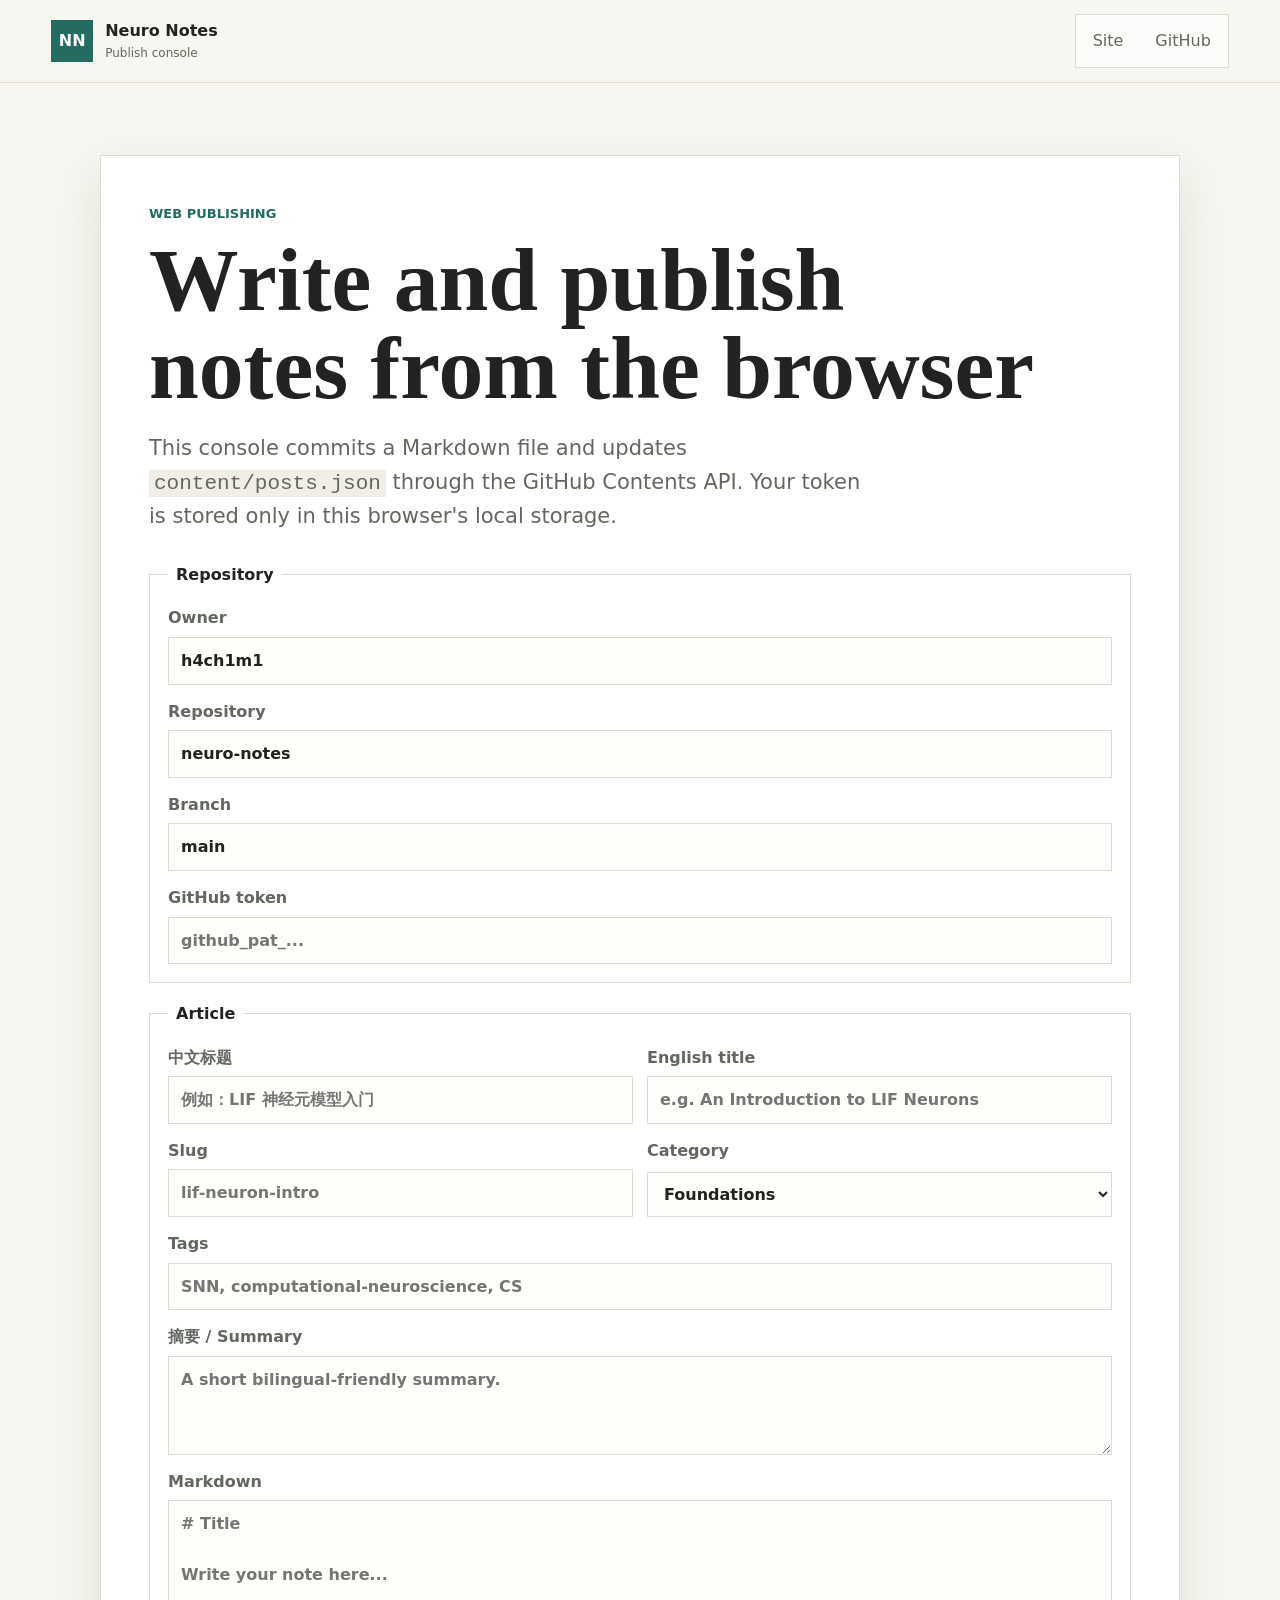
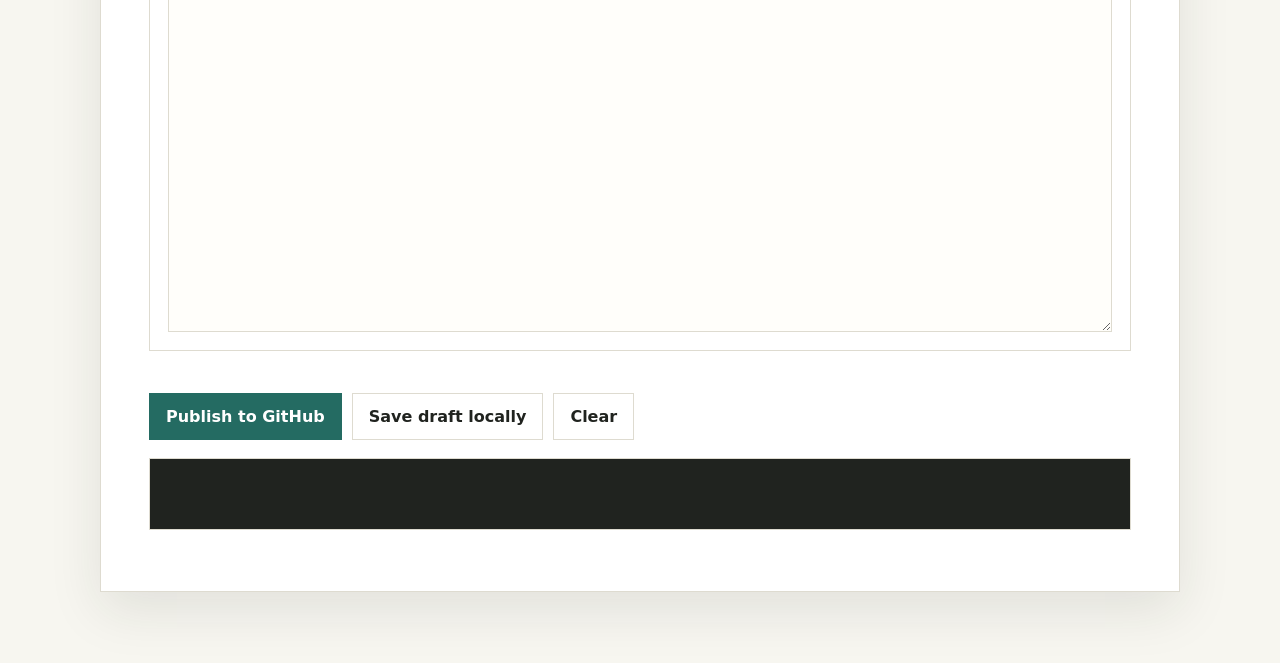
==== admin.html @ b91e6edd "Initial Neuro Notes GitHub Pages site" ====
<!doctype html>
<html lang="zh-CN">
  <head>
    <meta charset="utf-8" />
    <meta name="viewport" content="width=device-width, initial-scale=1" />
    <meta name="robots" content="noindex" />
    <title>Publish | Neuro Notes</title>
    <link rel="stylesheet" href="assets/styles.css" />
  </head>
  <body>
    <header class="site-header">
      <a class="brand" href="index.html">
        <span class="brand-mark">NN</span>
        <span>
          <strong>Neuro Notes</strong>
          <small>Publish console</small>
        </span>
      </a>
      <nav class="main-nav" aria-label="Primary">
        <a href="index.html">Site</a>
        <a href="https://github.com/h4ch1m1" target="_blank" rel="noreferrer">GitHub</a>
      </nav>
    </header>

    <main class="admin-shell">
      <section class="admin-panel">
        <div>
          <p class="eyebrow">Web publishing</p>
          <h1>Write and publish notes from the browser</h1>
          <p class="lede">This console commits a Markdown file and updates <code>content/posts.json</code> through the GitHub Contents API. Your token is stored only in this browser's local storage.</p>
        </div>

        <form id="publishForm" class="publish-form">
          <fieldset>
            <legend>Repository</legend>
            <label>
              Owner
              <input name="owner" value="h4ch1m1" autocomplete="username" required />
            </label>
            <label>
              Repository
              <input name="repo" value="neuro-notes" required />
            </label>
            <label>
              Branch
              <input name="branch" value="main" required />
            </label>
            <label>
              GitHub token
              <input name="token" type="password" placeholder="github_pat_..." autocomplete="off" required />
            </label>
          </fieldset>

          <fieldset>
            <legend>Article</legend>
            <div class="form-grid">
              <label>
                中文标题
                <input name="titleZh" placeholder="例如：LIF 神经元模型入门" required />
              </label>
              <label>
                English title
                <input name="titleEn" placeholder="e.g. An Introduction to LIF Neurons" />
              </label>
              <label>
                Slug
                <input name="slug" placeholder="lif-neuron-intro" required />
              </label>
              <label>
                Category
                <select name="category" required>
                  <option value="foundations">Foundations</option>
                  <option value="models">Models</option>
                  <option value="papers">Papers</option>
                  <option value="experiments">Experiments</option>
                  <option value="ideas">Ideas</option>
                </select>
              </label>
            </div>
            <label>
              Tags
              <input name="tags" placeholder="SNN, computational-neuroscience, CS" />
            </label>
            <label>
              摘要 / Summary
              <textarea name="summary" rows="3" placeholder="A short bilingual-friendly summary." required></textarea>
            </label>
            <label>
              Markdown
              <textarea name="body" rows="16" placeholder="# Title&#10;&#10;Write your note here..." required></textarea>
            </label>
          </fieldset>

          <div class="form-actions">
            <button type="submit">Publish to GitHub</button>
            <button type="button" id="saveDraft">Save draft locally</button>
            <button type="button" id="clearDraft">Clear</button>
          </div>
        </form>
        <pre id="publishLog" class="publish-log" aria-live="polite"></pre>
      </section>
    </main>

    <script src="assets/admin.js" defer></script>
  </body>
</html>
---- assets/styles.css ----
:root {
  color-scheme: light;
  --bg: #f7f6f0;
  --panel: #ffffff;
  --text: #20231f;
  --muted: #62685f;
  --line: #dedbd0;
  --accent: #246b62;
  --accent-strong: #16483f;
  --gold: #b98225;
  --blue: #315f96;
  --rose: #a94f57;
  --shadow: 0 18px 50px rgba(32, 35, 31, 0.1);
}

* {
  box-sizing: border-box;
}

html {
  scroll-behavior: smooth;
}

body {
  margin: 0;
  min-height: 100vh;
  background: var(--bg);
  color: var(--text);
  font-family: Inter, ui-sans-serif, system-ui, -apple-system, BlinkMacSystemFont, "Segoe UI", sans-serif;
  line-height: 1.6;
}

a {
  color: inherit;
  text-decoration: none;
}

button,
input,
textarea,
select {
  font: inherit;
}

.site-header {
  position: sticky;
  top: 0;
  z-index: 20;
  display: flex;
  align-items: center;
  justify-content: space-between;
  gap: 18px;
  padding: 14px clamp(18px, 4vw, 52px);
  border-bottom: 1px solid rgba(222, 219, 208, 0.9);
  background: rgba(247, 246, 240, 0.92);
  backdrop-filter: blur(16px);
}

.brand {
  display: inline-flex;
  align-items: center;
  gap: 12px;
  min-width: 220px;
}

.brand-mark {
  display: grid;
  width: 42px;
  height: 42px;
  place-items: center;
  border: 1px solid var(--accent);
  background: var(--accent);
  color: white;
  font-weight: 800;
}

.brand strong,
.brand small {
  display: block;
}

.brand small {
  color: var(--muted);
  font-size: 12px;
}

.main-nav {
  display: flex;
  align-items: center;
  gap: 6px;
  padding: 4px;
  border: 1px solid var(--line);
  background: rgba(255, 255, 255, 0.62);
}

.main-nav a,
.lang-toggle,
.form-actions button,
.filter-button {
  min-height: 38px;
  border: 1px solid transparent;
  background: transparent;
  color: var(--text);
  cursor: pointer;
}

.main-nav a {
  padding: 8px 12px;
  color: var(--muted);
}

.main-nav a:hover,
.main-nav a:focus-visible,
.lang-toggle:hover,
.filter-button.active,
.filter-button:hover {
  border-color: var(--line);
  background: var(--panel);
  color: var(--text);
}

.lang-toggle {
  min-width: 46px;
  padding: 8px 10px;
  border-color: var(--line);
  background: var(--panel);
}

#app {
  min-height: calc(100vh - 150px);
}

.hero {
  display: grid;
  grid-template-columns: minmax(0, 1.15fr) minmax(300px, 0.85fr);
  gap: clamp(26px, 5vw, 68px);
  align-items: end;
  padding: clamp(56px, 9vw, 112px) clamp(18px, 6vw, 86px) 40px;
}

.eyebrow {
  margin: 0 0 12px;
  color: var(--accent);
  font-size: 13px;
  font-weight: 800;
  letter-spacing: 0;
  text-transform: uppercase;
}

h1,
h2,
h3,
p {
  margin-top: 0;
}

h1 {
  max-width: 900px;
  margin-bottom: 20px;
  font-family: Georgia, "Times New Roman", serif;
  font-size: clamp(42px, 7vw, 92px);
  line-height: 0.98;
  letter-spacing: 0;
}

.lede {
  max-width: 720px;
  color: var(--muted);
  font-size: clamp(17px, 2vw, 21px);
}

.hero-actions,
.form-actions {
  display: flex;
  flex-wrap: wrap;
  gap: 10px;
  margin-top: 24px;
}

.primary-link,
.secondary-link,
.form-actions button {
  display: inline-flex;
  align-items: center;
  justify-content: center;
  min-height: 42px;
  padding: 10px 16px;
  border: 1px solid var(--accent);
  background: var(--accent);
  color: white;
  font-weight: 750;
}

.secondary-link,
.form-actions button:nth-child(n + 2) {
  border-color: var(--line);
  background: var(--panel);
  color: var(--text);
}

.hero-aside {
  display: grid;
  gap: 14px;
}

.signal-list,
.map-route {
  display: grid;
  gap: 10px;
  margin: 0;
  padding: 0;
  list-style: none;
}

.signal-list li,
.map-route li {
  display: grid;
  grid-template-columns: 38px 1fr;
  gap: 12px;
  align-items: start;
  padding: 14px;
  border-left: 3px solid var(--accent);
  background: rgba(255, 255, 255, 0.62);
}

.signal-index {
  color: var(--gold);
  font-weight: 900;
}

.section {
  padding: 34px clamp(18px, 6vw, 86px);
}

.section-heading {
  display: flex;
  align-items: end;
  justify-content: space-between;
  gap: 24px;
  margin-bottom: 20px;
}

.section-heading h2 {
  margin-bottom: 0;
  font-size: clamp(25px, 4vw, 44px);
}

.section-heading p {
  max-width: 600px;
  margin-bottom: 0;
  color: var(--muted);
}

.category-grid,
.post-grid,
.map-grid {
  display: grid;
  grid-template-columns: repeat(3, minmax(0, 1fr));
  gap: 14px;
}

.category-card,
.post-card,
.map-card,
.admin-panel {
  border: 1px solid var(--line);
  background: var(--panel);
  box-shadow: var(--shadow);
}

.category-card,
.post-card,
.map-card {
  min-height: 220px;
  padding: 22px;
}

.category-card {
  display: flex;
  flex-direction: column;
  justify-content: space-between;
}

.category-card h3,
.post-card h3,
.map-card h3 {
  margin-bottom: 10px;
  font-size: 21px;
  line-height: 1.25;
}

.category-card p,
.post-card p,
.map-card p {
  color: var(--muted);
}

.topic-list,
.tag-list {
  display: flex;
  flex-wrap: wrap;
  gap: 8px;
  margin: 14px 0 0;
  padding: 0;
  list-style: none;
}

.topic-list li,
.tag-list li,
.post-meta {
  border: 1px solid var(--line);
  padding: 4px 8px;
  background: #fbfaf6;
  color: var(--muted);
  font-size: 12px;
}

.filters {
  display: flex;
  flex-wrap: wrap;
  gap: 8px;
  margin-bottom: 18px;
}

.filter-button {
  padding: 8px 12px;
  border-color: var(--line);
}

.article-shell {
  max-width: 880px;
  margin: 0 auto;
  padding: clamp(36px, 8vw, 88px) 18px;
}

.article {
  border: 1px solid var(--line);
  background: var(--panel);
  padding: clamp(22px, 5vw, 54px);
  box-shadow: var(--shadow);
}

.article h1 {
  font-size: clamp(34px, 5vw, 58px);
}

.article h2 {
  margin-top: 34px;
}

.article code,
.admin-panel code {
  padding: 2px 5px;
  background: #f0eee5;
}

.site-footer {
  display: flex;
  flex-wrap: wrap;
  justify-content: space-between;
  gap: 14px;
  padding: 24px clamp(18px, 4vw, 52px);
  border-top: 1px solid var(--line);
  color: var(--muted);
}

.site-footer a {
  color: var(--accent-strong);
  font-weight: 800;
}

.admin-shell {
  padding: clamp(28px, 6vw, 72px) clamp(18px, 6vw, 86px);
}

.admin-panel {
  max-width: 1080px;
  margin: 0 auto;
  padding: clamp(22px, 5vw, 48px);
}

.publish-form {
  display: grid;
  gap: 18px;
  margin-top: 28px;
}

fieldset {
  display: grid;
  gap: 14px;
  margin: 0;
  padding: 18px;
  border: 1px solid var(--line);
}

legend {
  padding: 0 8px;
  font-weight: 850;
}

label {
  display: grid;
  gap: 6px;
  color: var(--muted);
  font-weight: 700;
}

input,
textarea,
select {
  width: 100%;
  border: 1px solid var(--line);
  background: #fffefa;
  color: var(--text);
  padding: 10px 12px;
}

textarea {
  resize: vertical;
}

.form-grid {
  display: grid;
  grid-template-columns: repeat(2, minmax(0, 1fr));
  gap: 14px;
}

.publish-log {
  overflow: auto;
  min-height: 72px;
  margin-top: 18px;
  padding: 14px;
  border: 1px solid var(--line);
  background: #20231f;
  color: #f7f6f0;
  white-space: pre-wrap;
}

@media (max-width: 900px) {
  .site-header,
  .hero,
  .section-heading {
    align-items: stretch;
  }

  .site-header {
    position: static;
    flex-wrap: wrap;
  }

  .main-nav {
    order: 3;
    width: 100%;
    overflow-x: auto;
  }

  .hero,
  .category-grid,
  .post-grid,
  .map-grid,
  .form-grid {
    grid-template-columns: 1fr;
  }

  .section-heading {
    display: grid;
  }
}

@media (max-width: 520px) {
  .brand {
    min-width: 0;
  }

  .brand small {
    display: none;
  }

  .main-nav a {
    white-space: nowrap;
  }

  h1 {
    font-size: 40px;
  }
}
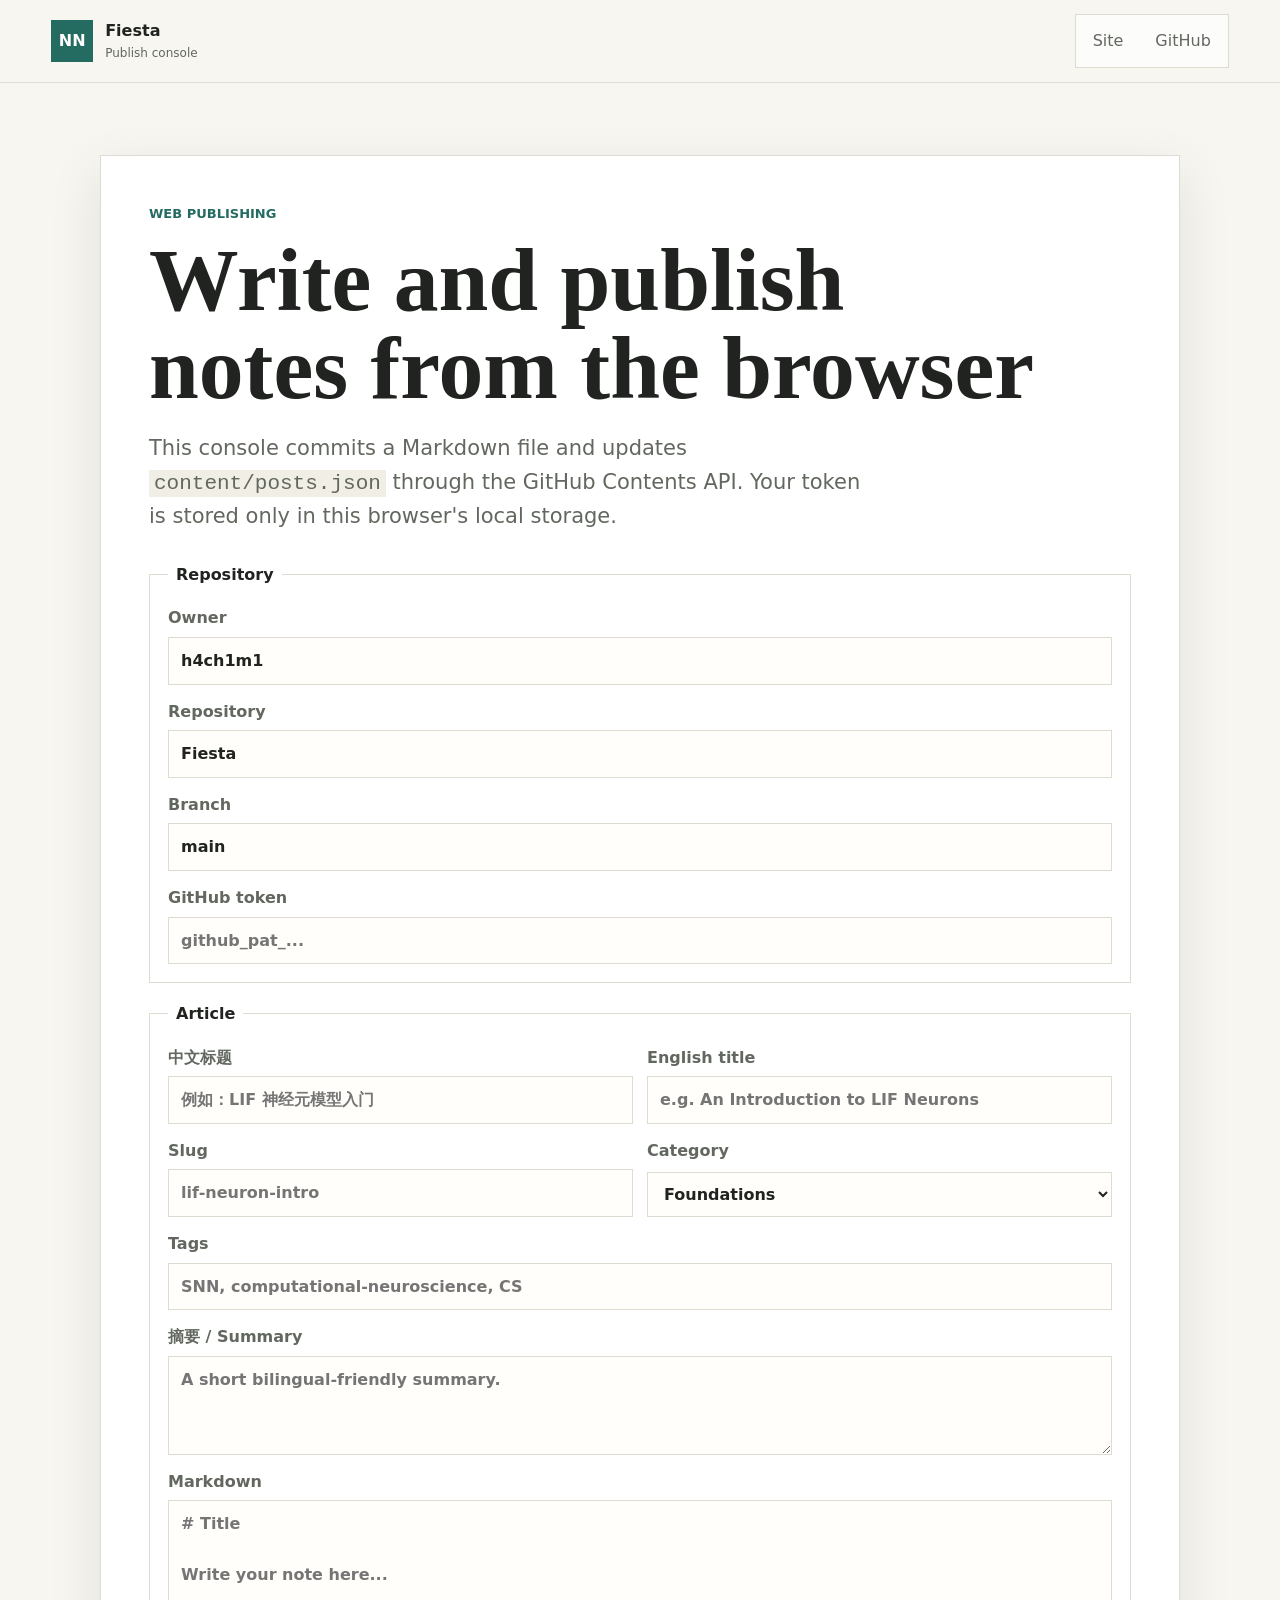
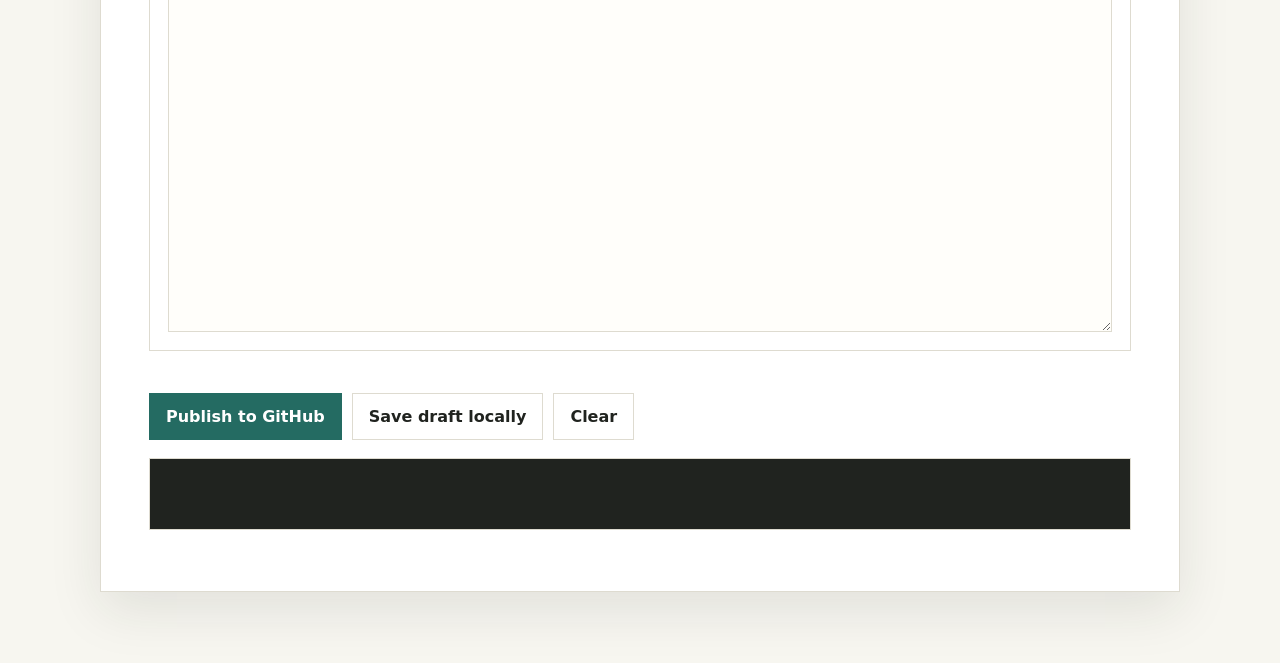
==== commit 3e78dd19: "Rename site to Fiesta" ====
--- a/admin.html
+++ b/admin.html
@@ -3,8 +3,11 @@
   <head>
     <meta charset="utf-8" />
     <meta name="viewport" content="width=device-width, initial-scale=1" />
-    <meta name="robots" content="noindex" />
-    <title>Publish | Neuro Notes</title>
+    <meta name="robots" content="noindex, nofollow" />
+    <meta name="description" content="Browser publishing console for Fiesta. It creates Markdown posts through the GitHub Contents API." />
+    <meta name="author" content="h4ch1m1" />
+    <meta name="theme-color" content="#246b62" />
+    <title>Publish | Fiesta</title>
     <link rel="stylesheet" href="assets/styles.css" />
   </head>
   <body>
@@ -12,7 +15,7 @@
       <a class="brand" href="index.html">
         <span class="brand-mark">NN</span>
         <span>
-          <strong>Neuro Notes</strong>
+          <strong>Fiesta</strong>
           <small>Publish console</small>
         </span>
       </a>
@@ -39,7 +42,7 @@
             </label>
             <label>
               Repository
-              <input name="repo" value="neuro-notes" required />
+              <input name="repo" value="Fiesta" required />
             </label>
             <label>
               Branch
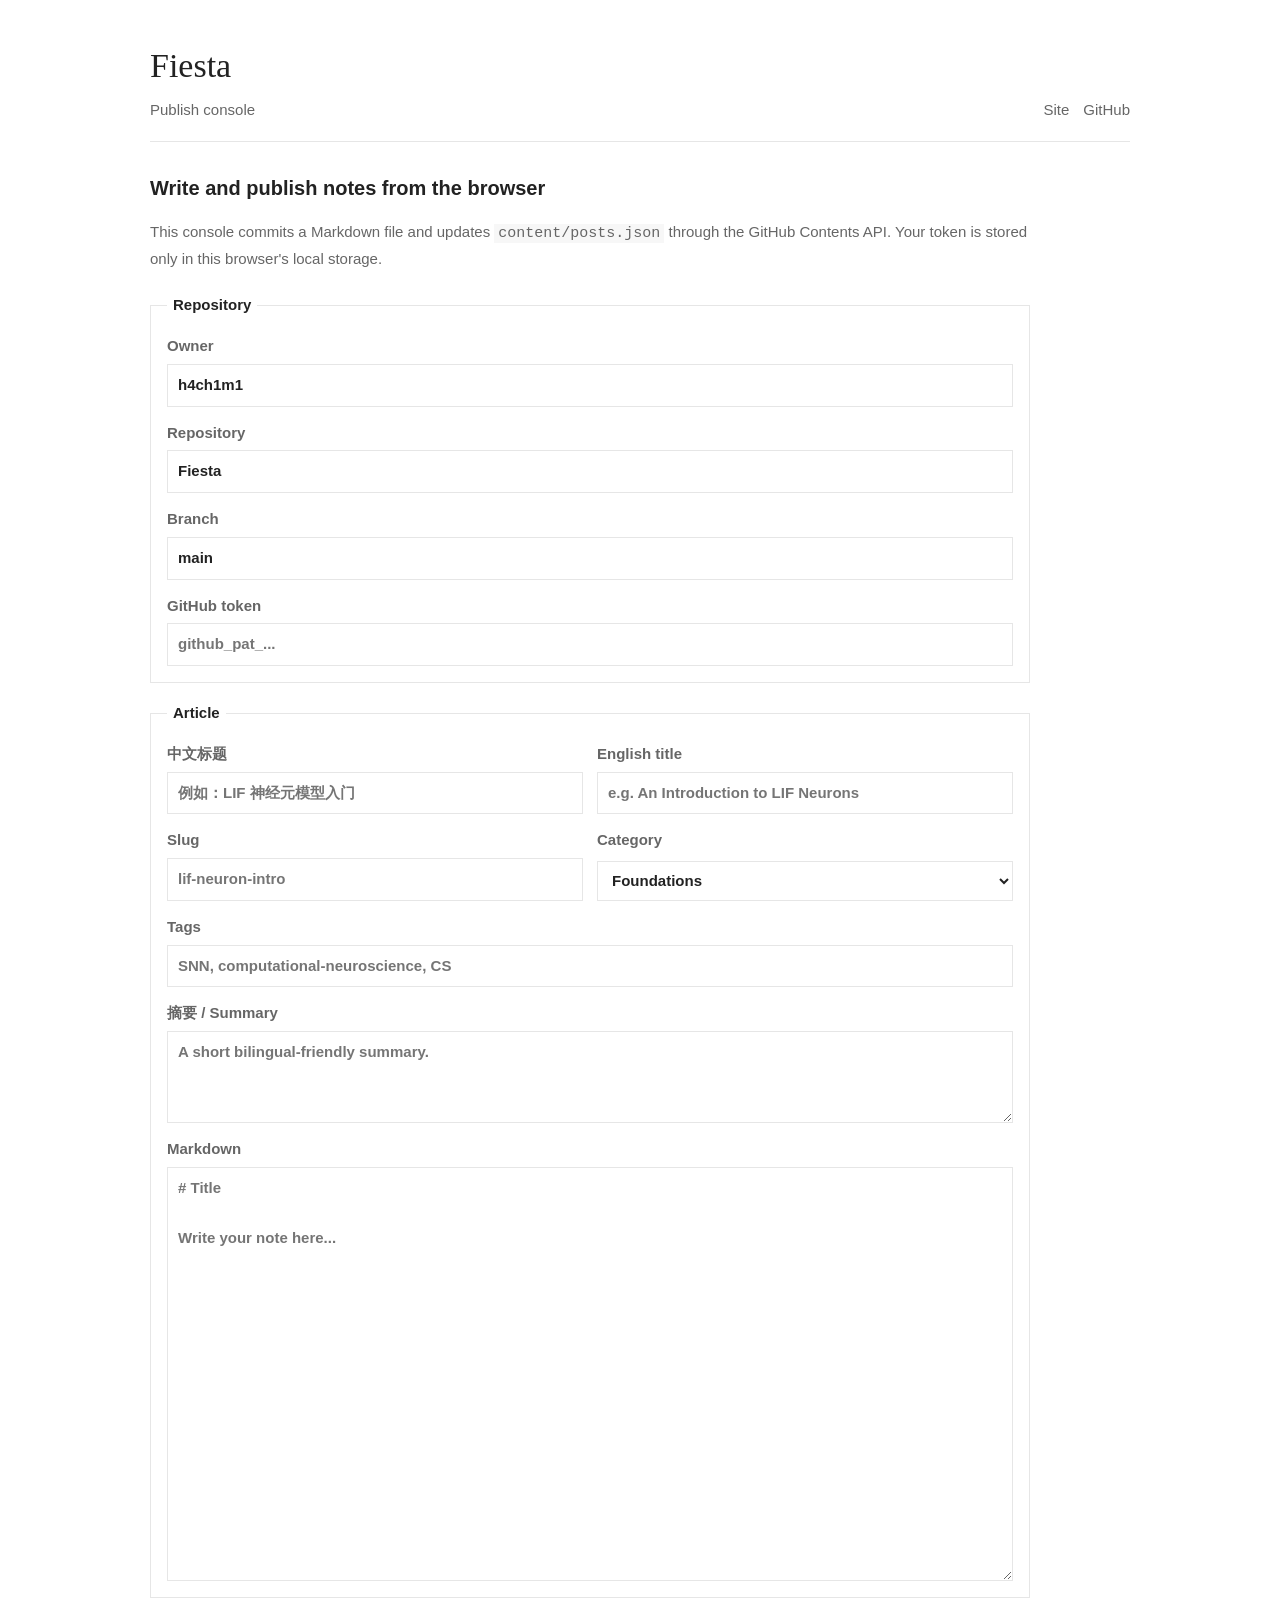
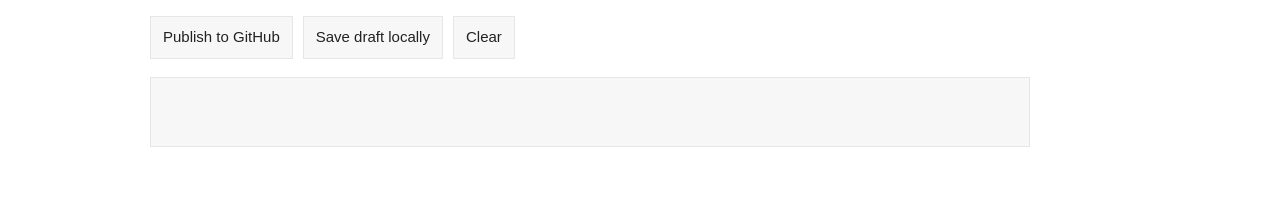
==== commit 92371f2d: "Redesign Fiesta as a minimal notes site" ====
--- a/admin.html
+++ b/admin.html
@@ -6,19 +6,16 @@
     <meta name="robots" content="noindex, nofollow" />
     <meta name="description" content="Browser publishing console for Fiesta. It creates Markdown posts through the GitHub Contents API." />
     <meta name="author" content="h4ch1m1" />
-    <meta name="theme-color" content="#246b62" />
+    <meta name="theme-color" content="#ffffff" />
     <title>Publish | Fiesta</title>
     <link rel="stylesheet" href="assets/styles.css" />
   </head>
   <body>
     <header class="site-header">
-      <a class="brand" href="index.html">
-        <span class="brand-mark">NN</span>
-        <span>
-          <strong>Fiesta</strong>
-          <small>Publish console</small>
-        </span>
-      </a>
+      <div>
+        <a class="site-title" href="index.html">Fiesta</a>
+        <p>Publish console</p>
+      </div>
       <nav class="main-nav" aria-label="Primary">
         <a href="index.html">Site</a>
         <a href="https://github.com/h4ch1m1" target="_blank" rel="noreferrer">GitHub</a>
@@ -27,11 +24,8 @@
 
     <main class="admin-shell">
       <section class="admin-panel">
-        <div>
-          <p class="eyebrow">Web publishing</p>
-          <h1>Write and publish notes from the browser</h1>
-          <p class="lede">This console commits a Markdown file and updates <code>content/posts.json</code> through the GitHub Contents API. Your token is stored only in this browser's local storage.</p>
-        </div>
+        <h1>Write and publish notes from the browser</h1>
+        <p class="lede">This console commits a Markdown file and updates <code>content/posts.json</code> through the GitHub Contents API. Your token is stored only in this browser's local storage.</p>
 
         <form id="publishForm" class="publish-form">
           <fieldset>
--- a/assets/styles.css
+++ b/assets/styles.css
@@ -1,38 +1,36 @@
 :root {
   color-scheme: light;
-  --bg: #f7f6f0;
-  --panel: #ffffff;
-  --text: #20231f;
-  --muted: #62685f;
-  --line: #dedbd0;
-  --accent: #246b62;
-  --accent-strong: #16483f;
-  --gold: #b98225;
-  --blue: #315f96;
-  --rose: #a94f57;
-  --shadow: 0 18px 50px rgba(32, 35, 31, 0.1);
+  --bg: #ffffff;
+  --text: #222222;
+  --muted: #666666;
+  --subtle: #8a8a8a;
+  --line: #e6e6e6;
+  --soft: #f7f7f7;
+  --link: #225ea8;
+  --link-hover: #174a86;
 }
 
 * {
   box-sizing: border-box;
 }
 
-html {
-  scroll-behavior: smooth;
-}
-
 body {
   margin: 0;
-  min-height: 100vh;
   background: var(--bg);
   color: var(--text);
-  font-family: Inter, ui-sans-serif, system-ui, -apple-system, BlinkMacSystemFont, "Segoe UI", sans-serif;
-  line-height: 1.6;
+  font-family: Arial, Helvetica, sans-serif;
+  font-size: 15px;
+  line-height: 1.65;
 }
 
 a {
-  color: inherit;
+  color: var(--link);
   text-decoration: none;
+}
+
+a:hover {
+  color: var(--link-hover);
+  text-decoration: underline;
 }
 
 button,
@@ -42,365 +40,294 @@
   font: inherit;
 }
 
+.site-header,
+#app,
+.site-footer {
+  width: min(980px, calc(100% - 40px));
+  margin: 0 auto;
+}
+
 .site-header {
-  position: sticky;
-  top: 0;
-  z-index: 20;
-  display: flex;
+  display: flex;
+  align-items: flex-end;
+  justify-content: space-between;
+  gap: 28px;
+  padding: 38px 0 18px;
+  border-bottom: 1px solid var(--line);
+}
+
+.site-title {
+  color: var(--text);
+  font-family: Georgia, "Times New Roman", serif;
+  font-size: 34px;
+  font-weight: 500;
+}
+
+.site-header p,
+.site-footer {
+  margin: 4px 0 0;
+  color: var(--muted);
+}
+
+.main-nav {
+  display: flex;
+  flex-wrap: wrap;
   align-items: center;
-  justify-content: space-between;
-  gap: 18px;
-  padding: 14px clamp(18px, 4vw, 52px);
-  border-bottom: 1px solid rgba(222, 219, 208, 0.9);
-  background: rgba(247, 246, 240, 0.92);
-  backdrop-filter: blur(16px);
-}
-
-.brand {
-  display: inline-flex;
-  align-items: center;
-  gap: 12px;
-  min-width: 220px;
-}
-
-.brand-mark {
-  display: grid;
-  width: 42px;
-  height: 42px;
-  place-items: center;
-  border: 1px solid var(--accent);
-  background: var(--accent);
-  color: white;
-  font-weight: 800;
-}
-
-.brand strong,
-.brand small {
-  display: block;
-}
-
-.brand small {
-  color: var(--muted);
-  font-size: 12px;
-}
-
-.main-nav {
-  display: flex;
-  align-items: center;
-  gap: 6px;
-  padding: 4px;
+  justify-content: flex-end;
+  gap: 14px;
+  color: var(--muted);
+}
+
+.main-nav a {
+  color: var(--muted);
+}
+
+.main-nav a:hover {
+  color: var(--text);
+}
+
+#langToggle {
   border: 1px solid var(--line);
-  background: rgba(255, 255, 255, 0.62);
-}
-
-.main-nav a,
-.lang-toggle,
-.form-actions button,
-.filter-button {
-  min-height: 38px;
-  border: 1px solid transparent;
-  background: transparent;
-  color: var(--text);
+  background: var(--bg);
+  color: var(--muted);
   cursor: pointer;
-}
-
-.main-nav a {
-  padding: 8px 12px;
-  color: var(--muted);
-}
-
-.main-nav a:hover,
-.main-nav a:focus-visible,
-.lang-toggle:hover,
-.filter-button.active,
-.filter-button:hover {
-  border-color: var(--line);
-  background: var(--panel);
-  color: var(--text);
-}
-
-.lang-toggle {
-  min-width: 46px;
-  padding: 8px 10px;
-  border-color: var(--line);
-  background: var(--panel);
+  padding: 3px 9px;
+}
+
+#langToggle:hover {
+  color: var(--text);
 }
 
 #app {
-  min-height: calc(100vh - 150px);
-}
-
-.hero {
-  display: grid;
-  grid-template-columns: minmax(0, 1.15fr) minmax(300px, 0.85fr);
-  gap: clamp(26px, 5vw, 68px);
-  align-items: end;
-  padding: clamp(56px, 9vw, 112px) clamp(18px, 6vw, 86px) 40px;
-}
-
-.eyebrow {
+  min-height: calc(100vh - 190px);
+  padding: 26px 0 42px;
+}
+
+.intro {
+  display: grid;
+  grid-template-columns: minmax(0, 1fr) 260px;
+  gap: 42px;
+  margin-bottom: 30px;
+}
+
+.intro h1,
+.page-title {
   margin: 0 0 12px;
-  color: var(--accent);
-  font-size: 13px;
-  font-weight: 800;
-  letter-spacing: 0;
-  text-transform: uppercase;
-}
-
-h1,
-h2,
-h3,
-p {
+  font-family: Georgia, "Times New Roman", serif;
+  font-size: 28px;
+  font-weight: 500;
+  line-height: 1.25;
+}
+
+.intro p,
+.section-note,
+.card p,
+.post-card p,
+.map-card p,
+.article-meta {
+  color: var(--muted);
+}
+
+.quick-links {
+  border-left: 1px solid var(--line);
+  padding-left: 20px;
+}
+
+.quick-links h2 {
   margin-top: 0;
 }
 
-h1 {
-  max-width: 900px;
-  margin-bottom: 20px;
-  font-family: Georgia, "Times New Roman", serif;
-  font-size: clamp(42px, 7vw, 92px);
-  line-height: 0.98;
-  letter-spacing: 0;
-}
-
-.lede {
-  max-width: 720px;
-  color: var(--muted);
-  font-size: clamp(17px, 2vw, 21px);
-}
-
-.hero-actions,
-.form-actions {
-  display: flex;
-  flex-wrap: wrap;
-  gap: 10px;
-  margin-top: 24px;
-}
-
-.primary-link,
-.secondary-link,
-.form-actions button {
-  display: inline-flex;
-  align-items: center;
-  justify-content: center;
-  min-height: 42px;
-  padding: 10px 16px;
-  border: 1px solid var(--accent);
-  background: var(--accent);
-  color: white;
-  font-weight: 750;
-}
-
-.secondary-link,
-.form-actions button:nth-child(n + 2) {
-  border-color: var(--line);
-  background: var(--panel);
-  color: var(--text);
-}
-
-.hero-aside {
-  display: grid;
-  gap: 14px;
-}
-
-.signal-list,
-.map-route {
-  display: grid;
-  gap: 10px;
+.quick-links ul,
+.plain-list,
+.tag-list,
+.topic-list {
+  list-style: none;
   margin: 0;
   padding: 0;
-  list-style: none;
-}
-
-.signal-list li,
-.map-route li {
-  display: grid;
-  grid-template-columns: 38px 1fr;
-  gap: 12px;
-  align-items: start;
-  padding: 14px;
-  border-left: 3px solid var(--accent);
-  background: rgba(255, 255, 255, 0.62);
-}
-
-.signal-index {
-  color: var(--gold);
-  font-weight: 900;
+}
+
+.quick-links li {
+  margin-bottom: 6px;
 }
 
 .section {
-  padding: 34px clamp(18px, 6vw, 86px);
-}
-
-.section-heading {
-  display: flex;
-  align-items: end;
+  margin-top: 30px;
+}
+
+.section-header {
+  display: flex;
+  align-items: baseline;
   justify-content: space-between;
-  gap: 24px;
-  margin-bottom: 20px;
-}
-
-.section-heading h2 {
-  margin-bottom: 0;
-  font-size: clamp(25px, 4vw, 44px);
-}
-
-.section-heading p {
-  max-width: 600px;
-  margin-bottom: 0;
-  color: var(--muted);
-}
-
-.category-grid,
-.post-grid,
-.map-grid {
-  display: grid;
-  grid-template-columns: repeat(3, minmax(0, 1fr));
-  gap: 14px;
-}
-
-.category-card,
-.post-card,
-.map-card,
-.admin-panel {
-  border: 1px solid var(--line);
-  background: var(--panel);
-  box-shadow: var(--shadow);
-}
-
-.category-card,
+  gap: 22px;
+  margin-bottom: 10px;
+  border-bottom: 1px solid var(--line);
+}
+
+.section-header h2,
+.quick-links h2,
+.admin-panel h1 {
+  margin: 0 0 8px;
+  font-size: 20px;
+  font-weight: 600;
+}
+
+.section-note {
+  margin: 0 0 8px;
+  font-size: 14px;
+}
+
+.grid {
+  display: grid;
+  grid-template-columns: repeat(2, minmax(0, 1fr));
+  gap: 16px 28px;
+}
+
+.card,
 .post-card,
 .map-card {
-  min-height: 220px;
-  padding: 22px;
-}
-
-.category-card {
-  display: flex;
-  flex-direction: column;
-  justify-content: space-between;
-}
-
-.category-card h3,
+  padding: 12px 0;
+  border-bottom: 1px solid var(--line);
+}
+
+.card h3,
 .post-card h3,
 .map-card h3 {
-  margin-bottom: 10px;
-  font-size: 21px;
-  line-height: 1.25;
-}
-
-.category-card p,
+  margin: 0 0 4px;
+  font-size: 16px;
+  font-weight: 700;
+}
+
+.card p,
 .post-card p,
 .map-card p {
-  color: var(--muted);
+  margin: 0 0 8px;
 }
 
 .topic-list,
 .tag-list {
   display: flex;
   flex-wrap: wrap;
-  gap: 8px;
-  margin: 14px 0 0;
-  padding: 0;
-  list-style: none;
+  gap: 6px;
 }
 
 .topic-list li,
 .tag-list li,
-.post-meta {
-  border: 1px solid var(--line);
-  padding: 4px 8px;
-  background: #fbfaf6;
-  color: var(--muted);
-  font-size: 12px;
+.meta {
+  color: var(--subtle);
+  font-size: 13px;
+}
+
+.topic-list li::before,
+.tag-list li::before {
+  content: "#";
 }
 
 .filters {
   display: flex;
   flex-wrap: wrap;
-  gap: 8px;
-  margin-bottom: 18px;
+  gap: 12px;
+  margin: 12px 0 18px;
 }
 
 .filter-button {
-  padding: 8px 12px;
-  border-color: var(--line);
+  color: var(--muted);
+}
+
+.filter-button.active {
+  color: var(--text);
+  font-weight: 700;
+}
+
+.map-route {
+  margin: 10px 0 0;
+  padding-left: 22px;
+}
+
+.map-route li {
+  margin-bottom: 4px;
 }
 
 .article-shell {
-  max-width: 880px;
+  max-width: 760px;
   margin: 0 auto;
-  padding: clamp(36px, 8vw, 88px) 18px;
 }
 
 .article {
-  border: 1px solid var(--line);
-  background: var(--panel);
-  padding: clamp(22px, 5vw, 54px);
-  box-shadow: var(--shadow);
+  padding-top: 8px;
 }
 
 .article h1 {
-  font-size: clamp(34px, 5vw, 58px);
+  margin: 0 0 8px;
+  font-family: Georgia, "Times New Roman", serif;
+  font-size: 30px;
+  font-weight: 500;
+  line-height: 1.25;
 }
 
 .article h2 {
-  margin-top: 34px;
+  margin: 30px 0 8px;
+  border-bottom: 1px solid var(--line);
+  font-size: 20px;
+}
+
+.article h3 {
+  margin: 22px 0 6px;
+}
+
+.article p {
+  margin: 0 0 12px;
 }
 
 .article code,
 .admin-panel code {
-  padding: 2px 5px;
-  background: #f0eee5;
+  background: var(--soft);
+  padding: 1px 4px;
 }
 
 .site-footer {
   display: flex;
-  flex-wrap: wrap;
   justify-content: space-between;
-  gap: 14px;
-  padding: 24px clamp(18px, 4vw, 52px);
+  gap: 20px;
+  padding: 18px 0 42px;
   border-top: 1px solid var(--line);
-  color: var(--muted);
-}
-
-.site-footer a {
-  color: var(--accent-strong);
-  font-weight: 800;
 }
 
 .admin-shell {
-  padding: clamp(28px, 6vw, 72px) clamp(18px, 6vw, 86px);
+  width: min(980px, calc(100% - 40px));
+  margin: 0 auto;
+  padding: 30px 0 60px;
 }
 
 .admin-panel {
-  max-width: 1080px;
-  margin: 0 auto;
-  padding: clamp(22px, 5vw, 48px);
+  max-width: 880px;
+}
+
+.lede {
+  color: var(--muted);
 }
 
 .publish-form {
   display: grid;
   gap: 18px;
-  margin-top: 28px;
+  margin-top: 22px;
 }
 
 fieldset {
   display: grid;
   gap: 14px;
   margin: 0;
-  padding: 18px;
+  padding: 16px;
   border: 1px solid var(--line);
 }
 
 legend {
-  padding: 0 8px;
-  font-weight: 850;
+  padding: 0 6px;
+  font-weight: 700;
 }
 
 label {
   display: grid;
-  gap: 6px;
+  gap: 5px;
   color: var(--muted);
   font-weight: 700;
 }
@@ -410,9 +337,9 @@
 select {
   width: 100%;
   border: 1px solid var(--line);
-  background: #fffefa;
-  color: var(--text);
-  padding: 10px 12px;
+  background: var(--bg);
+  color: var(--text);
+  padding: 8px 10px;
 }
 
 textarea {
@@ -425,62 +352,54 @@
   gap: 14px;
 }
 
+.form-actions {
+  display: flex;
+  flex-wrap: wrap;
+  gap: 10px;
+}
+
+.form-actions button {
+  border: 1px solid var(--line);
+  background: var(--soft);
+  color: var(--text);
+  cursor: pointer;
+  padding: 8px 12px;
+}
+
 .publish-log {
   overflow: auto;
-  min-height: 72px;
+  min-height: 70px;
   margin-top: 18px;
-  padding: 14px;
+  padding: 12px;
   border: 1px solid var(--line);
-  background: #20231f;
-  color: #f7f6f0;
+  background: var(--soft);
+  color: var(--text);
   white-space: pre-wrap;
 }
 
-@media (max-width: 900px) {
-  .site-header,
-  .hero,
-  .section-heading {
-    align-items: stretch;
+@media (max-width: 760px) {
+  .site-header {
+    display: block;
   }
 
-  .site-header {
-    position: static;
-    flex-wrap: wrap;
+  .main-nav {
+    justify-content: flex-start;
+    margin-top: 14px;
   }
 
-  .main-nav {
-    order: 3;
-    width: 100%;
-    overflow-x: auto;
-  }
-
-  .hero,
-  .category-grid,
-  .post-grid,
-  .map-grid,
+  .intro,
+  .grid,
   .form-grid {
     grid-template-columns: 1fr;
   }
 
-  .section-heading {
-    display: grid;
+  .quick-links {
+    border-left: 0;
+    border-top: 1px solid var(--line);
+    padding: 14px 0 0;
   }
-}
-
-@media (max-width: 520px) {
-  .brand {
-    min-width: 0;
+
+  .section-header {
+    display: block;
   }
-
-  .brand small {
-    display: none;
-  }
-
-  .main-nav a {
-    white-space: nowrap;
-  }
-
-  h1 {
-    font-size: 40px;
-  }
-}
+}
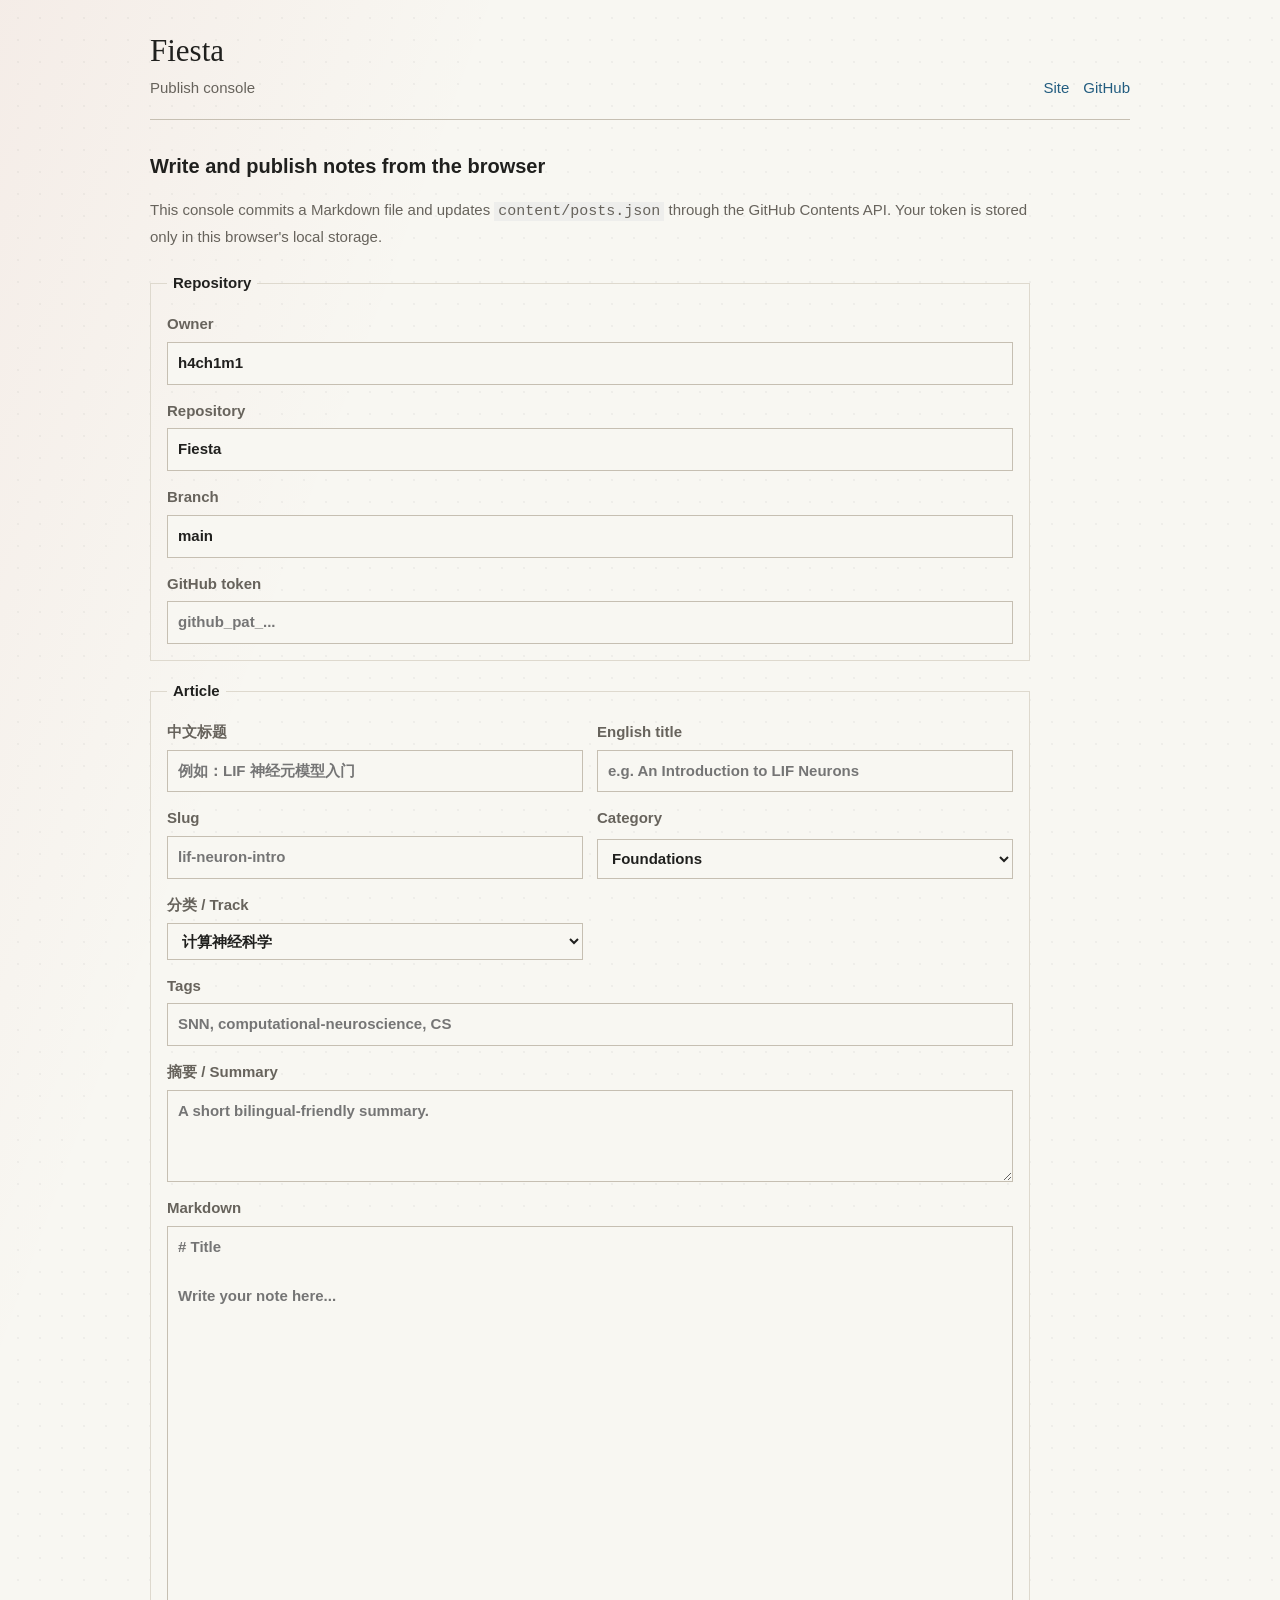
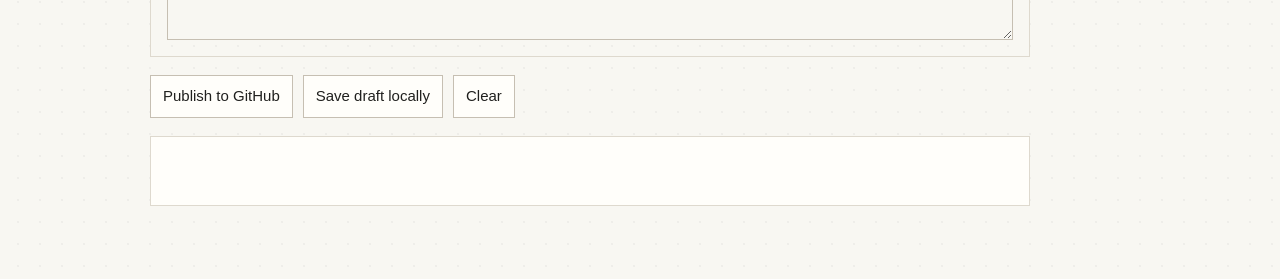
==== commit 69814a86: "Add post track filtering and publishing field" ====
--- a/admin.html
+++ b/admin.html
@@ -73,6 +73,15 @@
                   <option value="ideas">Ideas</option>
                 </select>
               </label>
+              <label>
+                分类 / Track
+                <select name="track">
+                  <option value="computational-neuroscience">计算神经科学</option>
+                  <option value="computer-science">计算机专业课</option>
+                  <option value="neuroai">NeuroAI</option>
+                  <option value="other">其他 / 没有</option>
+                </select>
+              </label>
             </div>
             <label>
               Tags
--- a/assets/styles.css
+++ b/assets/styles.css
@@ -1,13 +1,20 @@
 :root {
   color-scheme: light;
-  --bg: #ffffff;
-  --text: #222222;
-  --muted: #666666;
-  --subtle: #8a8a8a;
-  --line: #e6e6e6;
-  --soft: #f7f7f7;
-  --link: #225ea8;
-  --link-hover: #174a86;
+  --bg: #f8f7f2;
+  --paper: #fffefa;
+  --rail: #eeece5;
+  --text: #20201e;
+  --muted: #67635c;
+  --subtle: #928d83;
+  --line: #ded9ce;
+  --line-dark: #c6bfb2;
+  --ink: #191917;
+  --accent: #b4281f;
+  --gold: #d9b24c;
+  --blue-soft: rgba(35, 93, 128, 0.18);
+  --accent-soft: rgba(180, 40, 31, 0.12);
+  --link: #235d80;
+  --link-hover: #153d58;
 }
 
 * {
@@ -16,7 +23,10 @@
 
 body {
   margin: 0;
-  background: var(--bg);
+  background:
+    radial-gradient(circle at 18px 18px, rgba(32, 32, 30, 0.045) 1px, transparent 1.4px) 0 0 / 22px 22px,
+    linear-gradient(110deg, rgba(180, 40, 31, 0.05), transparent 26%),
+    var(--bg);
   color: var(--text);
   font-family: Arial, Helvetica, sans-serif;
   font-size: 15px;
@@ -40,54 +50,86 @@
   font: inherit;
 }
 
-.site-header,
-#app,
-.site-footer {
+.site-shell {
+  display: grid;
+  grid-template-columns: 210px minmax(0, 1fr);
+  min-height: 100vh;
+}
+
+.site-header {
   width: min(980px, calc(100% - 40px));
   margin: 0 auto;
-}
-
-.site-header {
   display: flex;
   align-items: flex-end;
   justify-content: space-between;
-  gap: 28px;
-  padding: 38px 0 18px;
-  border-bottom: 1px solid var(--line);
-}
-
-.site-title {
-  color: var(--text);
-  font-family: Georgia, "Times New Roman", serif;
-  font-size: 34px;
-  font-weight: 500;
-}
-
-.site-header p,
-.site-footer {
-  margin: 4px 0 0;
+  gap: 24px;
+  padding: 34px 0 18px;
+  border-bottom: 1px solid var(--line-dark);
+}
+
+.site-header p {
+  margin: 8px 0 0;
   color: var(--muted);
 }
 
 .main-nav {
   display: flex;
   flex-wrap: wrap;
-  align-items: center;
-  justify-content: flex-end;
   gap: 14px;
-  color: var(--muted);
-}
-
-.main-nav a {
-  color: var(--muted);
-}
-
-.main-nav a:hover {
+}
+
+.side-nav {
+  position: sticky;
+  top: 0;
+  align-self: start;
+  min-height: 100vh;
+  padding: 34px 20px;
+  border-right: 1px solid var(--line-dark);
+  background:
+    linear-gradient(150deg, rgba(35, 93, 128, 0.08), transparent 34%),
+    var(--rail);
+}
+
+.side-nav::after {
+  content: "";
+  display: block;
+  width: 72px;
+  height: 72px;
+  margin-top: 34px;
+  border: 1px solid rgba(32, 32, 30, 0.26);
+  background:
+    linear-gradient(135deg, transparent 44%, rgba(32, 32, 30, 0.72) 44% 62%, transparent 62%),
+    radial-gradient(circle at 72% 28%, var(--accent) 0 11px, transparent 12px);
+  transform: rotate(-12deg);
+}
+
+.site-title {
+  display: block;
   color: var(--text);
+  font-family: Georgia, "Times New Roman", serif;
+  font-size: 31px;
+  font-weight: 500;
+  line-height: 1.1;
+}
+
+.side-nav p {
+  margin: 10px 0 28px;
+  color: var(--muted);
+  font-size: 13px;
+}
+
+.side-nav nav {
+  display: grid;
+  gap: 9px;
+  margin-bottom: 22px;
+}
+
+.side-nav nav a {
+  width: fit-content;
 }
 
 #langToggle {
-  border: 1px solid var(--line);
+  border: 1px solid var(--line-dark);
   background: var(--bg);
   color: var(--muted);
   cursor: pointer;
@@ -98,25 +140,186 @@
   color: var(--text);
 }
 
+.content-shell {
+  width: min(940px, calc(100% - 48px));
+  margin: 0 auto;
+  padding: 34px 0 46px;
+}
+
 #app {
-  min-height: calc(100vh - 190px);
-  padding: 26px 0 42px;
+  min-height: calc(100vh - 110px);
+}
+
+.masthead {
+  position: relative;
+  display: grid;
+  grid-template-columns: minmax(260px, 0.74fr) minmax(260px, 1fr);
+  gap: 34px;
+  min-height: 320px;
+  margin-bottom: 22px;
+  padding: 30px;
+  border: 1px solid var(--line);
+  background:
+    radial-gradient(circle at 82% 26%, rgba(217, 178, 76, 0.18) 0 16px, transparent 17px),
+    linear-gradient(90deg, rgba(35, 93, 128, 0.055), transparent 46%),
+    linear-gradient(168deg, transparent 0 58%, rgba(180, 40, 31, 0.07) 58% 63%, transparent 63%),
+    var(--paper);
+  text-align: left;
+  overflow: hidden;
+}
+
+.masthead .kicker {
+  margin: 0 0 8px;
+  color: var(--subtle);
+  font-size: 13px;
+}
+
+.masthead h1 {
+  margin: 0 0 10px;
+  font-family: Georgia, "Times New Roman", serif;
+  font-size: 44px;
+  font-weight: 500;
+  line-height: 1.15;
+}
+
+.masthead p {
+  max-width: 620px;
+  margin: 0;
+  color: var(--muted);
+}
+
+.masthead-copy {
+  align-self: end;
+  position: relative;
+  z-index: 2;
+  padding-bottom: 8px;
+}
+
+.construct-panel {
+  position: relative;
+  min-height: 250px;
+  align-self: stretch;
+}
+
+.construct-panel::before {
+  content: "";
+  position: absolute;
+  left: 48%;
+  top: 5%;
+  width: 58px;
+  height: 58px;
+  background:
+    linear-gradient(90deg, rgba(25, 25, 23, 0.9) 0 33%, transparent 33% 45%, var(--gold) 45% 100%);
+  transform: rotate(-18deg);
+  opacity: 0.86;
+}
+
+.construct-panel::after {
+  content: "";
+  position: absolute;
+  left: 4%;
+  bottom: 8%;
+  width: 180px;
+  height: 118px;
+  border: 1px solid rgba(32, 32, 30, 0.16);
+  background:
+    radial-gradient(circle at 20px 18px, rgba(32, 32, 30, 0.12) 1px, transparent 1.5px) 0 0 / 14px 14px;
+  transform: rotate(-8deg);
+  opacity: 0.5;
+}
+
+.construct-panel span {
+  position: absolute;
+  display: block;
+}
+
+.construct-circle {
+  left: 12%;
+  top: 8%;
+  width: 136px;
+  height: 136px;
+  border-radius: 50%;
+  border: 1px solid rgba(32, 32, 30, 0.22);
+  background:
+    radial-gradient(circle at 70% 30%, rgba(32, 32, 30, 0.17) 0 22px, transparent 23px),
+    transparent;
+}
+
+.construct-bar {
+  left: 30%;
+  top: 19%;
+  width: 54px;
+  height: 235px;
+  transform: rotate(24deg);
+  background: linear-gradient(180deg, rgba(35, 93, 128, 0.2), rgba(35, 93, 128, 0.08));
+}
+
+.construct-block {
+  left: 24%;
+  bottom: 22%;
+  width: 108px;
+  height: 78px;
+  background:
+    linear-gradient(135deg, transparent 0 36%, rgba(255, 255, 255, 0.08) 36% 48%, transparent 48%),
+    var(--ink);
+  clip-path: polygon(18% 0, 100% 22%, 78% 100%, 0 78%);
+}
+
+.construct-line {
+  left: 2%;
+  bottom: 28%;
+  width: 230px;
+  height: 1px;
+  transform: rotate(-22deg);
+  background: rgba(32, 32, 30, 0.5);
+}
+
+.construct-line::after {
+  content: "";
+  position: absolute;
+  right: -20px;
+  top: -11px;
+  width: 22px;
+  height: 22px;
+  border-radius: 50%;
+  background: var(--accent);
+}
+
+.notice {
+  display: grid;
+  grid-template-columns: 120px 1fr;
+  gap: 18px;
+  margin: 0 0 28px;
+  padding: 12px 16px;
+  border: 1px solid var(--line-dark);
+  background:
+    linear-gradient(90deg, var(--accent-soft), transparent 32%),
+    #fffefa;
+}
+
+.notice strong {
+  font-size: 14px;
+}
+
+.notice span {
+  color: var(--muted);
 }
 
 .intro {
   display: grid;
-  grid-template-columns: minmax(0, 1fr) 260px;
-  gap: 42px;
+  grid-template-columns: minmax(0, 1fr) 230px;
+  gap: 32px;
+  margin-top: 10px;
   margin-bottom: 30px;
 }
 
-.intro h1,
+.intro h2,
 .page-title {
-  margin: 0 0 12px;
+  margin: 0 0 8px;
   font-family: Georgia, "Times New Roman", serif;
-  font-size: 28px;
+  font-size: 24px;
   font-weight: 500;
-  line-height: 1.25;
+  line-height: 1.3;
 }
 
 .intro p,
@@ -124,13 +327,33 @@
 .card p,
 .post-card p,
 .map-card p,
-.article-meta {
-  color: var(--muted);
+.article-meta,
+.lede {
+  color: var(--muted);
+}
+
+.quote-block {
+  padding-top: 26px;
+}
+
+.quote-block h2 {
+  max-width: 640px;
+  font-size: 21px;
+  line-height: 1.75;
+}
+
+.quote-block p {
+  margin: 2px 0 0;
+  color: var(--subtle);
+  font-size: 14px;
 }
 
 .quick-links {
-  border-left: 1px solid var(--line);
-  padding-left: 20px;
+  padding: 14px 16px;
+  border: 1px solid var(--line);
+  background:
+    radial-gradient(circle at 12px 12px, rgba(32, 32, 30, 0.055) 1px, transparent 1.3px) 0 0 / 16px 16px,
+    var(--paper);
 }
 
 .quick-links h2 {
@@ -138,7 +361,6 @@
 }
 
 .quick-links ul,
-.plain-list,
 .tag-list,
 .topic-list {
   list-style: none;
@@ -147,7 +369,7 @@
 }
 
 .quick-links li {
-  margin-bottom: 6px;
+  margin-bottom: 5px;
 }
 
 .section {
@@ -158,35 +380,93 @@
   display: flex;
   align-items: baseline;
   justify-content: space-between;
-  gap: 22px;
-  margin-bottom: 10px;
-  border-bottom: 1px solid var(--line);
-}
-
+  gap: 20px;
+  margin-bottom: 8px;
+  border-bottom: 1px solid var(--line-dark);
+}
+
+.section-header h1,
 .section-header h2,
 .quick-links h2,
 .admin-panel h1 {
-  margin: 0 0 8px;
+  margin: 0 0 7px;
   font-size: 20px;
   font-weight: 600;
 }
 
 .section-note {
-  margin: 0 0 8px;
+  margin: 0 0 7px;
   font-size: 14px;
 }
 
 .grid {
   display: grid;
   grid-template-columns: repeat(2, minmax(0, 1fr));
-  gap: 16px 28px;
+  gap: 0 28px;
 }
 
 .card,
 .post-card,
 .map-card {
-  padding: 12px 0;
+  position: relative;
+  padding: 13px 0;
   border-bottom: 1px solid var(--line);
+}
+
+.empty-state {
+  margin: 18px 0;
+  padding: 18px 20px;
+  border: 1px solid var(--line-dark);
+  background:
+    linear-gradient(105deg, rgba(217, 178, 76, 0.16), transparent 34%),
+    radial-gradient(circle at 14px 14px, rgba(32, 32, 30, 0.055) 1px, transparent 1.4px) 0 0 / 16px 16px,
+    var(--paper);
+}
+
+.empty-state p {
+  margin: 0 0 5px;
+  color: var(--muted);
+}
+
+.archive-grid {
+  gap: 0 34px;
+  counter-reset: archive;
+}
+
+.archive-card {
+  min-height: 188px;
+  padding: 18px 0 17px 48px;
+}
+
+.archive-card::before {
+  content: "";
+  position: absolute;
+  left: 0;
+  top: 20px;
+  width: 32px;
+  height: 32px;
+  border: 1px solid var(--line-dark);
+  background: var(--paper);
+  transform: rotate(14deg);
+}
+
+.archive-card:nth-child(2n)::before {
+  border-radius: 50%;
+  transform: none;
+}
+
+.archive-card:nth-child(3n)::before {
+  background: var(--accent);
+  border-color: var(--accent);
+}
+
+.archive-mark {
+  position: absolute;
+  left: 3px;
+  top: 56px;
+  color: var(--subtle);
+  font-size: 12px;
+  letter-spacing: 0;
 }
 
 .card h3,
@@ -200,7 +480,7 @@
 .card p,
 .post-card p,
 .map-card p {
-  margin: 0 0 8px;
+  margin: 0 0 7px;
 }
 
 .topic-list,
@@ -227,6 +507,9 @@
   flex-wrap: wrap;
   gap: 12px;
   margin: 12px 0 18px;
+  padding: 10px 0;
+  border-top: 1px solid var(--line);
+  border-bottom: 1px solid var(--line);
 }
 
 .filter-button {
@@ -238,6 +521,45 @@
   font-weight: 700;
 }
 
+.posts-layout {
+  display: grid;
+  grid-template-columns: 180px minmax(0, 1fr);
+  gap: 28px;
+  align-items: start;
+}
+
+.posts-track-nav {
+  position: sticky;
+  top: 34px;
+  display: grid;
+  gap: 10px;
+  padding: 14px;
+  border: 1px solid var(--line-dark);
+  background:
+    radial-gradient(circle at 12px 12px, rgba(32, 32, 30, 0.055) 1px, transparent 1.3px) 0 0 / 16px 16px,
+    var(--paper);
+}
+
+.posts-track-nav h2 {
+  margin: 0 0 4px;
+  font-size: 15px;
+}
+
+.track-button {
+  display: block;
+  padding: 9px 10px;
+  border-left: 3px solid transparent;
+  color: var(--muted);
+}
+
+.track-button:hover,
+.track-button.active {
+  border-left-color: var(--link);
+  background: rgba(35, 93, 128, 0.07);
+  color: var(--text);
+  text-decoration: none;
+}
+
 .map-route {
   margin: 10px 0 0;
   padding-left: 22px;
@@ -247,25 +569,299 @@
   margin-bottom: 4px;
 }
 
+.map-library {
+  display: grid;
+  grid-template-columns: 190px minmax(0, 1fr);
+  gap: 22px;
+  align-items: stretch;
+  margin-top: 18px;
+}
+
+.book-shelf {
+  display: grid;
+  gap: 10px;
+  align-content: start;
+  padding: 14px;
+  border: 1px solid var(--line-dark);
+  background:
+    linear-gradient(90deg, rgba(31, 92, 154, 0.06), transparent 42%),
+    var(--rail);
+}
+
+.book-spine {
+  position: relative;
+  display: grid;
+  gap: 3px;
+  width: 100%;
+  min-height: 74px;
+  padding: 12px 14px;
+  border: 1px solid var(--line-dark);
+  background: #fff;
+  color: var(--text);
+  cursor: pointer;
+  text-align: left;
+  transition: transform 160ms ease, border-color 160ms ease, background 160ms ease, box-shadow 160ms ease;
+}
+
+.book-spine::before {
+  content: "";
+  position: absolute;
+  inset: 8px auto 8px 7px;
+  width: 3px;
+  background: var(--link);
+  opacity: 0.38;
+}
+
+.book-spine span {
+  padding-left: 8px;
+  color: var(--link);
+  font-weight: 700;
+}
+
+.book-spine small {
+  padding-left: 8px;
+  color: var(--muted);
+  line-height: 1.35;
+}
+
+.book-spine:hover,
+.book-spine:focus-visible {
+  transform: translateX(6px);
+  border-color: var(--link);
+  outline: none;
+}
+
+.book-spine.active {
+  transform: translateX(12px);
+  border-color: var(--link);
+  background: #fdfdfb;
+  box-shadow: -6px 0 0 rgba(31, 92, 154, 0.12);
+}
+
+.scroll-map {
+  position: relative;
+  min-height: 760px;
+  overflow: hidden;
+  border: 1px solid var(--line-dark);
+  background:
+    radial-gradient(circle at 18px 18px, rgba(32, 32, 32, 0.08) 1px, transparent 1.4px) 0 0 / 18px 18px,
+    radial-gradient(circle at 72% 24%, rgba(31, 92, 154, 0.12), transparent 22%),
+    linear-gradient(135deg, rgba(215, 207, 181, 0.26), rgba(255, 255, 255, 0.78) 46%, rgba(224, 218, 198, 0.24)),
+    #fbfaf4;
+}
+
+.scroll-map::before,
+.scroll-map::after {
+  content: "";
+  position: absolute;
+  inset: 18px;
+  border: 1px solid rgba(32, 32, 32, 0.12);
+  pointer-events: none;
+}
+
+.scroll-map::after {
+  inset: auto 18px 18px auto;
+  width: 42%;
+  height: 34%;
+  border: 0;
+  background:
+    linear-gradient(110deg, transparent 42%, rgba(32, 32, 32, 0.16) 42% 45%, transparent 45%),
+    linear-gradient(18deg, transparent 54%, rgba(31, 92, 154, 0.18) 54% 58%, transparent 58%);
+}
+
+.construct-shape {
+  position: absolute;
+  pointer-events: none;
+  opacity: 0.34;
+}
+
+.shape-one {
+  right: 8%;
+  top: 13%;
+  width: 116px;
+  height: 116px;
+  border-radius: 50%;
+  border: 1px solid rgba(32, 32, 32, 0.16);
+  background: radial-gradient(circle at 60% 35%, rgba(32, 32, 32, 0.16), transparent 32%);
+}
+
+.shape-two {
+  left: 16%;
+  top: 18%;
+  width: 150px;
+  height: 18px;
+  transform: rotate(-28deg);
+  background: rgba(31, 92, 154, 0.16);
+}
+
+.shape-three {
+  right: 24%;
+  bottom: 18%;
+  width: 62px;
+  height: 62px;
+  transform: rotate(38deg);
+  background: rgba(32, 32, 32, 0.34);
+  clip-path: polygon(18% 0, 100% 26%, 72% 100%, 0 74%);
+}
+
+.map-title {
+  position: absolute;
+  left: 38px;
+  top: 34px;
+  z-index: 2;
+  max-width: 430px;
+}
+
+.map-title .kicker,
+.node-card .kicker {
+  margin: 0 0 4px;
+  color: var(--subtle);
+  font-size: 12px;
+  text-transform: uppercase;
+}
+
+.map-title h2 {
+  margin: 0 0 6px;
+  font-family: Georgia, "Times New Roman", serif;
+  font-size: 26px;
+  font-weight: 500;
+}
+
+.map-title p,
+.node-card p {
+  margin: 0;
+  color: var(--muted);
+}
+
+.map-lines {
+  position: absolute;
+  inset: 0;
+  z-index: 1;
+  width: 100%;
+  height: 100%;
+  pointer-events: none;
+}
+
+.map-lines line {
+  fill: none;
+  stroke: rgba(31, 92, 154, 0.24);
+  stroke-width: 0.5;
+  stroke-linecap: round;
+  stroke-dasharray: 1.6 1.6;
+}
+
+.map-node {
+  position: absolute;
+  z-index: 3;
+  display: flex;
+  align-items: center;
+  gap: 8px;
+  width: auto;
+  max-width: 190px;
+  min-height: 32px;
+  border: 0;
+  background: transparent;
+  color: var(--link);
+  cursor: pointer;
+  transform: translate(-50%, -50%);
+  text-align: left;
+  transition: transform 140ms ease, color 140ms ease;
+}
+
+.node-dot {
+  display: grid;
+  flex: 0 0 auto;
+  width: 29px;
+  height: 29px;
+  place-items: center;
+  border: 1px solid rgba(31, 92, 154, 0.78);
+  border-radius: 50%;
+  background:
+    radial-gradient(circle at 35% 30%, rgba(255, 255, 255, 0.94) 0 22%, transparent 24%),
+    rgba(255, 255, 255, 0.9);
+  font-size: 12px;
+  font-weight: 700;
+  transition: transform 140ms ease, background 140ms ease, color 140ms ease, box-shadow 140ms ease;
+}
+
+.node-label {
+  position: absolute;
+  left: 36px;
+  min-width: 82px;
+  max-width: 150px;
+  padding: 4px 6px;
+  border: 1px solid rgba(198, 191, 178, 0.76);
+  background: rgba(255, 254, 250, 0.92);
+  color: var(--text);
+  font-size: 12px;
+  font-weight: 700;
+  line-height: 1.25;
+  text-shadow: 0 1px 0 rgba(255, 255, 255, 0.72);
+  opacity: 0;
+  transform: translateX(-6px);
+  pointer-events: none;
+  transition: opacity 140ms ease, transform 140ms ease;
+}
+
+.map-node:hover,
+.map-node:focus-visible,
+.map-node.active {
+  outline: none;
+  transform: translate(-50%, -50%) scale(1.08);
+}
+
+.map-node:hover .node-dot,
+.map-node:focus-visible .node-dot,
+.map-node.active .node-dot {
+  background: var(--link);
+  color: #fff;
+  box-shadow: 0 0 0 7px rgba(31, 92, 154, 0.13);
+}
+
+.map-node:hover .node-label,
+.map-node:focus-visible .node-label {
+  color: var(--link);
+  opacity: 1;
+  transform: translateX(0);
+}
+
+.node-card {
+  position: absolute;
+  left: 38px;
+  bottom: 24px;
+  z-index: 4;
+  width: min(300px, calc(100% - 76px));
+  padding: 12px 14px;
+  border: 1px solid var(--line-dark);
+  background: rgba(255, 255, 255, 0.82);
+  backdrop-filter: blur(4px);
+}
+
+.node-card h3 {
+  margin: 0 0 5px;
+}
+
 .article-shell {
   max-width: 760px;
   margin: 0 auto;
 }
 
 .article {
-  padding-top: 8px;
+  padding: 18px 22px;
+  border: 1px solid var(--line);
+  background: var(--paper);
 }
 
 .article h1 {
   margin: 0 0 8px;
   font-family: Georgia, "Times New Roman", serif;
-  font-size: 30px;
+  font-size: 29px;
   font-weight: 500;
   line-height: 1.25;
 }
 
 .article h2 {
-  margin: 30px 0 8px;
+  margin: 28px 0 8px;
   border-bottom: 1px solid var(--line);
   font-size: 20px;
 }
@@ -280,7 +876,7 @@
 
 .article code,
 .admin-panel code {
-  background: var(--soft);
+  background: #eeeeec;
   padding: 1px 4px;
 }
 
@@ -288,8 +884,10 @@
   display: flex;
   justify-content: space-between;
   gap: 20px;
-  padding: 18px 0 42px;
+  margin-top: 30px;
+  padding-top: 14px;
   border-top: 1px solid var(--line);
+  color: var(--muted);
 }
 
 .admin-shell {
@@ -302,10 +900,6 @@
   max-width: 880px;
 }
 
-.lede {
-  color: var(--muted);
-}
-
 .publish-form {
   display: grid;
   gap: 18px;
@@ -336,7 +930,7 @@
 textarea,
 select {
   width: 100%;
-  border: 1px solid var(--line);
+  border: 1px solid var(--line-dark);
   background: var(--bg);
   color: var(--text);
   padding: 8px 10px;
@@ -359,8 +953,8 @@
 }
 
 .form-actions button {
-  border: 1px solid var(--line);
-  background: var(--soft);
+  border: 1px solid var(--line-dark);
+  background: var(--paper);
   color: var(--text);
   cursor: pointer;
   padding: 8px 12px;
@@ -372,34 +966,148 @@
   margin-top: 18px;
   padding: 12px;
   border: 1px solid var(--line);
-  background: var(--soft);
+  background: var(--paper);
   color: var(--text);
   white-space: pre-wrap;
 }
 
-@media (max-width: 760px) {
-  .site-header {
+@media (max-width: 820px) {
+  .site-shell {
     display: block;
   }
 
-  .main-nav {
-    justify-content: flex-start;
-    margin-top: 14px;
+  .side-nav {
+    position: static;
+    min-height: 0;
+    padding: 24px 20px 18px;
+    border-right: 0;
+    border-bottom: 1px solid var(--line-dark);
+  }
+
+  .side-nav nav {
+    display: flex;
+    flex-wrap: wrap;
+    gap: 12px;
+    margin-bottom: 12px;
+  }
+
+  .content-shell {
+    width: min(940px, calc(100% - 40px));
+    padding-top: 22px;
   }
 
   .intro,
   .grid,
-  .form-grid {
+  .form-grid,
+  .map-library,
+  .posts-layout {
     grid-template-columns: 1fr;
   }
 
-  .quick-links {
+  .posts-track-nav {
+    position: static;
+    display: flex;
+    flex-wrap: wrap;
+    gap: 8px;
+  }
+
+  .posts-track-nav h2 {
+    width: 100%;
+  }
+
+  .track-button {
     border-left: 0;
-    border-top: 1px solid var(--line);
-    padding: 14px 0 0;
-  }
-
-  .section-header {
-    display: block;
-  }
-}
+    border-bottom: 2px solid transparent;
+  }
+
+  .track-button:hover,
+  .track-button.active {
+    border-left-color: transparent;
+    border-bottom-color: var(--link);
+  }
+
+  .masthead {
+    grid-template-columns: 1fr;
+    min-height: 0;
+  }
+
+  .construct-panel {
+    min-height: 220px;
+    order: -1;
+  }
+
+  .book-shelf {
+    grid-template-columns: repeat(3, minmax(0, 1fr));
+  }
+
+  .book-spine,
+  .book-spine:hover,
+  .book-spine:focus-visible,
+  .book-spine.active {
+    transform: none;
+  }
+}
+
+@media (max-width: 520px) {
+  .content-shell {
+    width: calc(100% - 32px);
+  }
+
+  .masthead {
+    padding: 22px 16px;
+  }
+
+  .masthead h1 {
+    font-size: 36px;
+  }
+
+  .construct-panel {
+    min-height: 190px;
+  }
+
+  .construct-circle {
+    width: 112px;
+    height: 112px;
+  }
+
+  .construct-bar {
+    height: 190px;
+  }
+
+  .construct-line {
+    width: 190px;
+  }
+
+  .notice {
+    grid-template-columns: 1fr;
+    gap: 4px;
+  }
+
+  .book-shelf {
+    grid-template-columns: 1fr;
+  }
+
+  .scroll-map {
+    min-height: 820px;
+  }
+
+  .map-title {
+    left: 24px;
+    top: 26px;
+    max-width: calc(100% - 48px);
+  }
+
+  .node-card {
+    left: 24px;
+    bottom: 24px;
+    width: calc(100% - 48px);
+  }
+
+  .map-node {
+    max-width: 116px;
+  }
+
+  .node-label {
+    font-size: 10px;
+  }
+}
